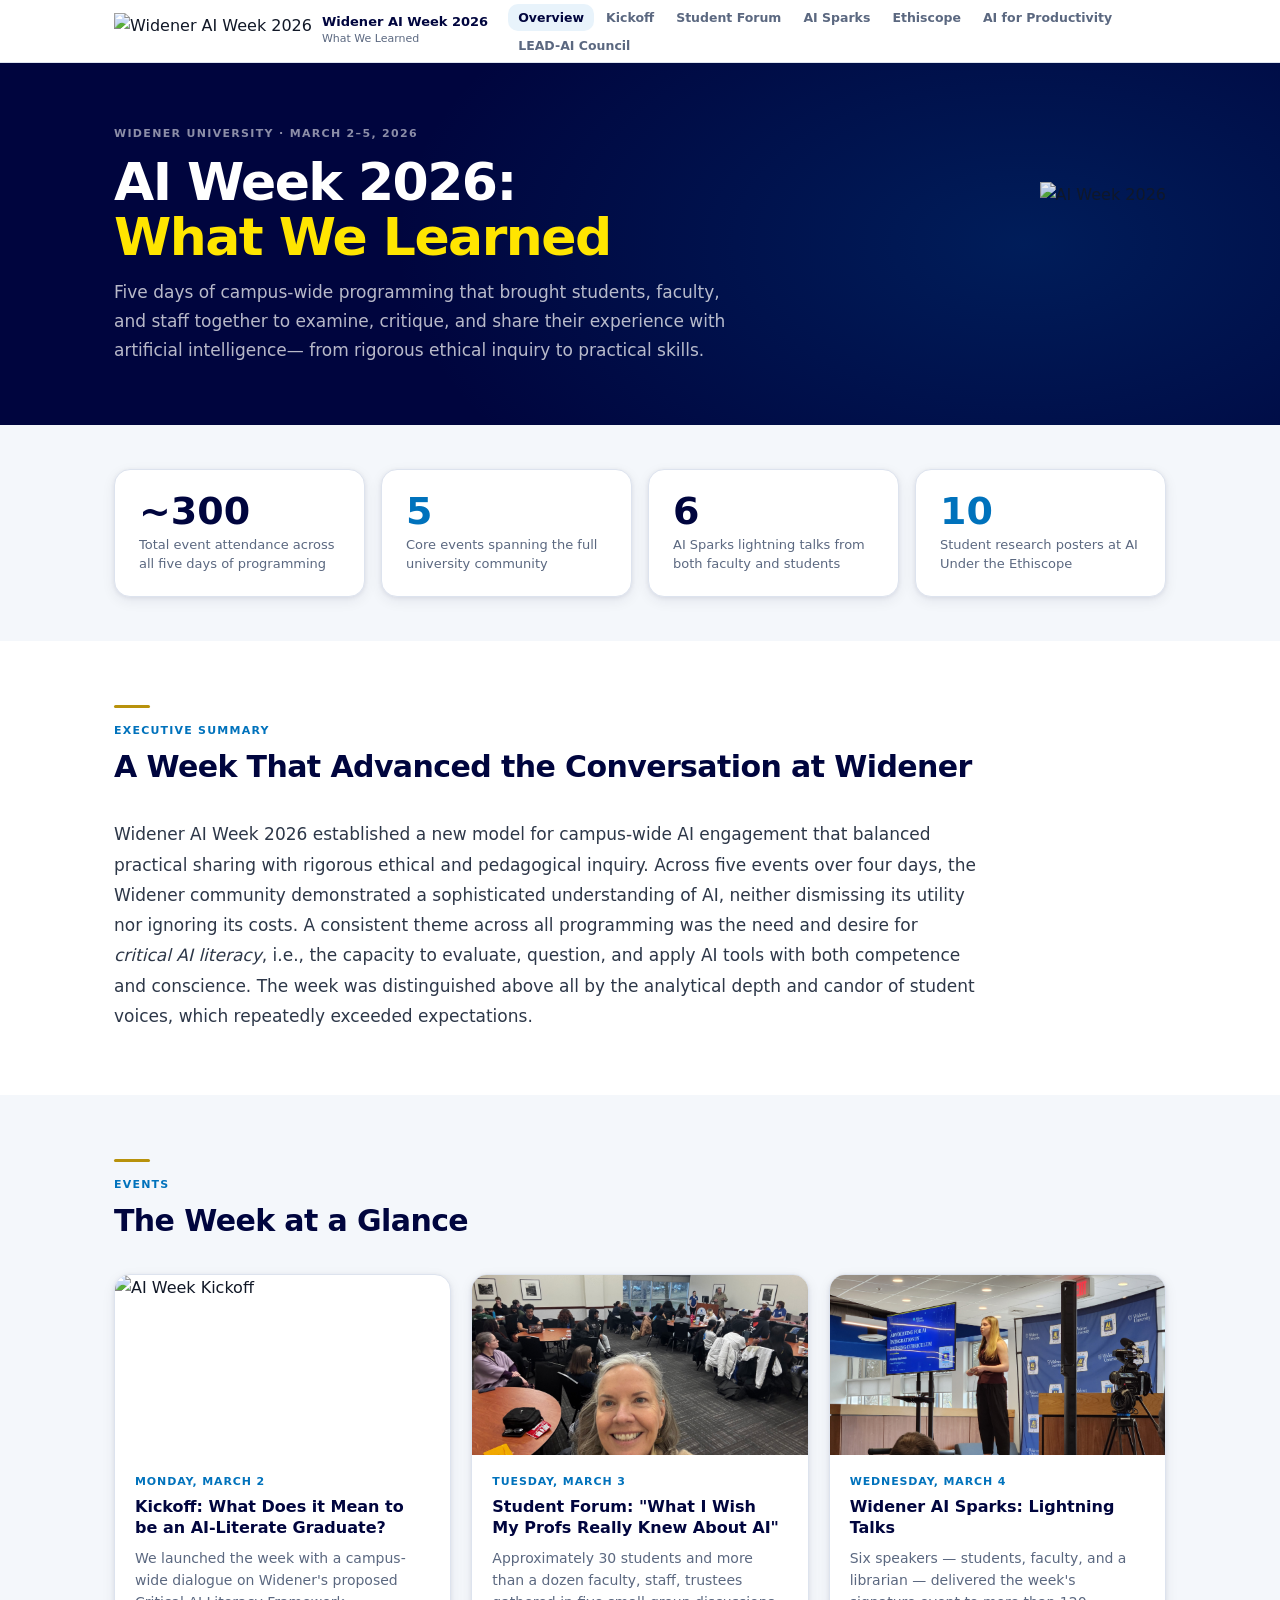
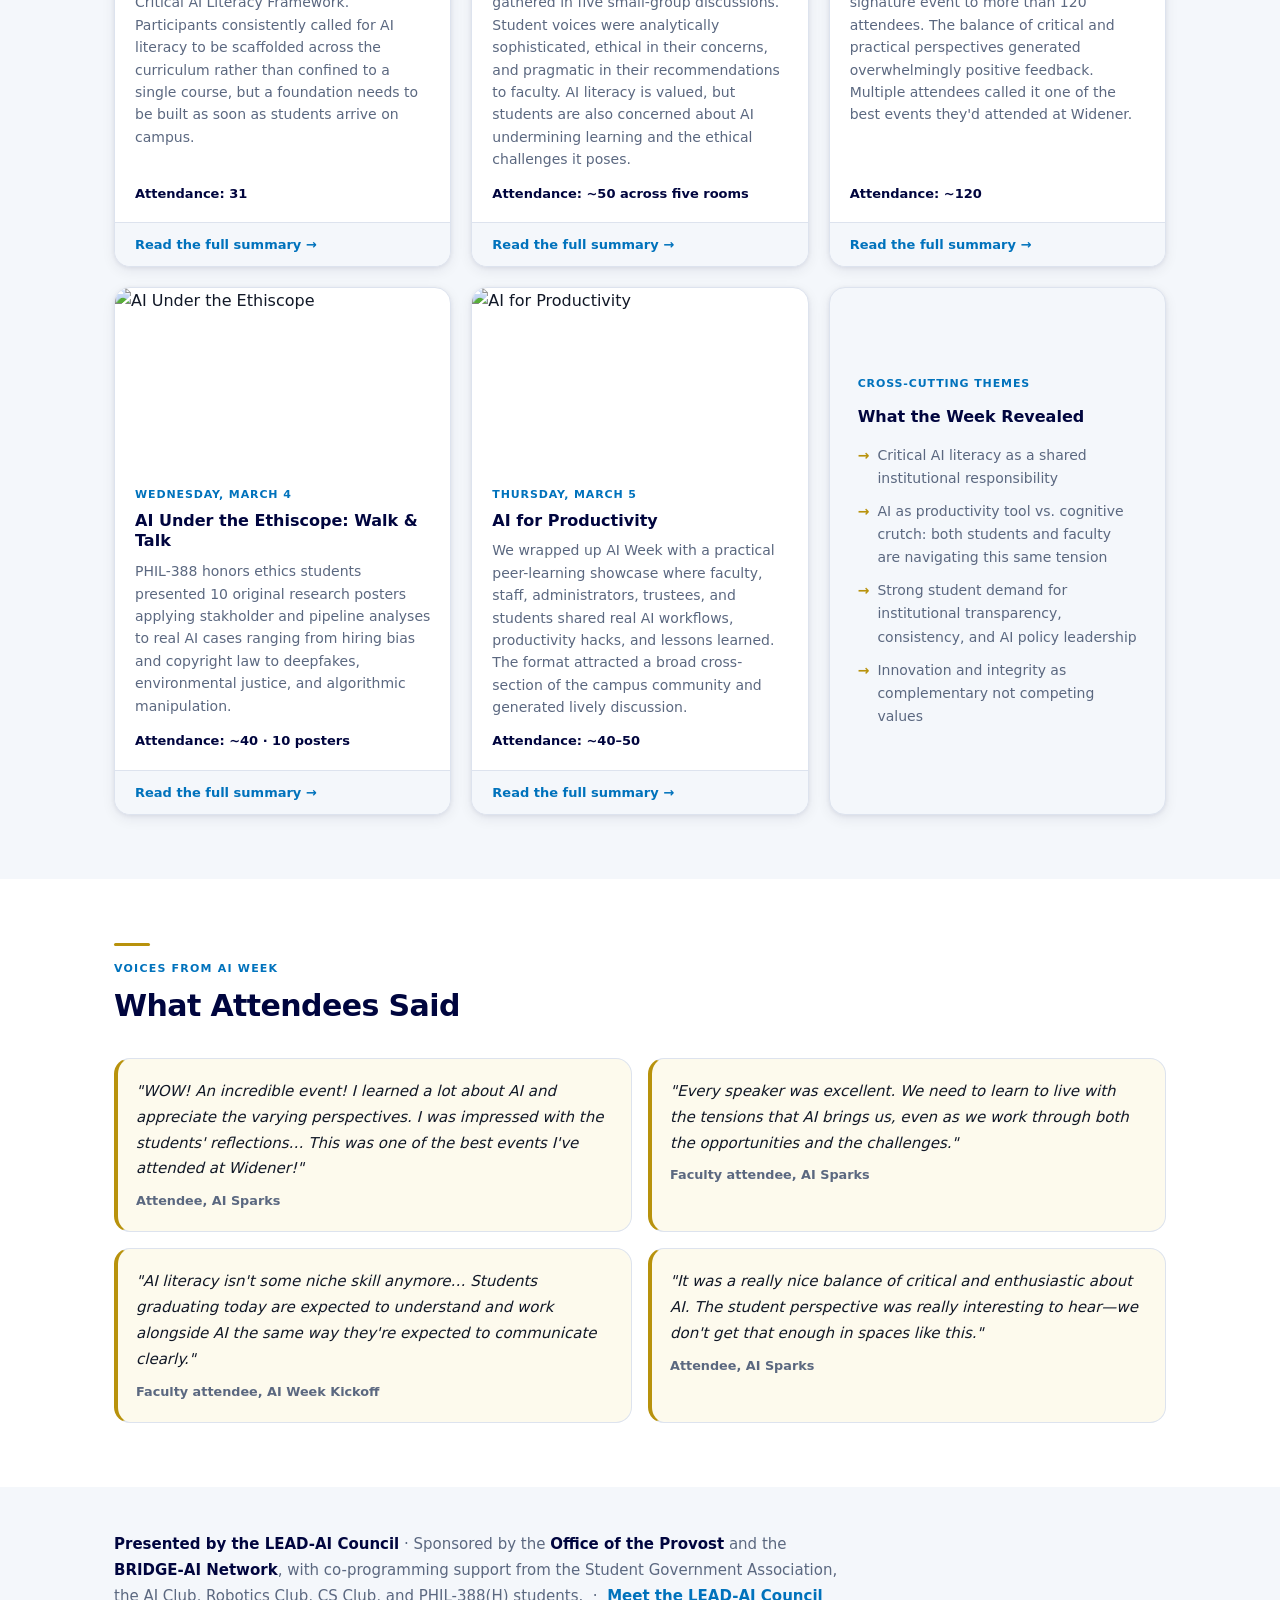
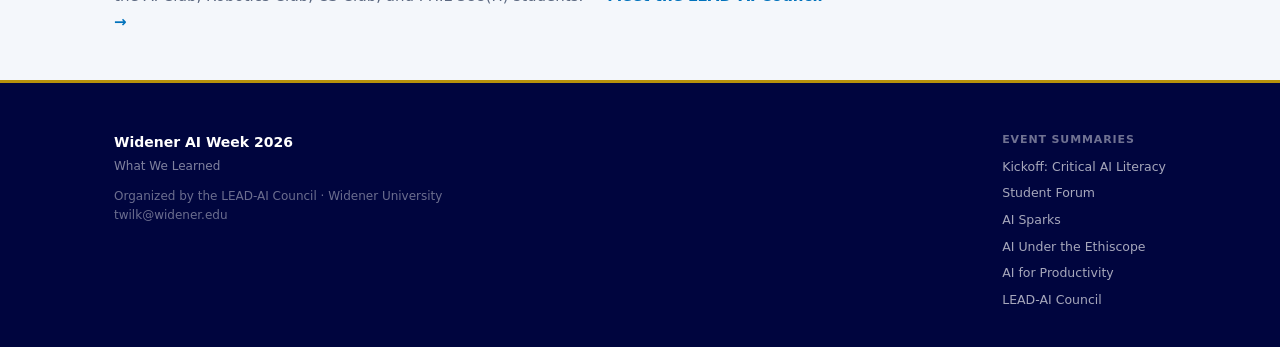
==== index.html @ 33260a90 "Initial commit: Widener AI Week 2026 recap website Complete recap site for Widener AI Week 2026 (Mar" ====
<!DOCTYPE html>
<html lang="en">
<head>
  <meta charset="UTF-8"/>
  <meta name="viewport" content="width=device-width, initial-scale=1.0"/>
  <title>AI Week 2026 — What We Learned | Widener University</title>
  <link rel="stylesheet" href="style.css"/>
</head>
<body>

<header class="site-header">
  <div class="wrap header-inner">
    <a class="logo-link" href="index.html">
      <img src="../images/AIWeek2026Logo.png" alt="Widener AI Week 2026"/>
      <div class="logo-text-block">
        <div class="site-title">Widener AI Week 2026</div>
        <div class="site-sub">What We Learned</div>
      </div>
    </a>
    <nav class="site-nav">
      <ul>
        <li><a href="index.html" class="active">Overview</a></li>
        <li><a href="kickoff.html">Kickoff</a></li>
        <li><a href="student-forum.html">Student Forum</a></li>
        <li><a href="ai-sparks.html">AI Sparks</a></li>
        <li><a href="ethiscope.html">Ethiscope</a></li>
        <li><a href="productivity.html">AI for Productivity</a></li>
        <li><a href="lead-ai.html">LEAD-AI Council</a></li>
      </ul>
    </nav>
  </div>
</header>

<!-- HERO -->
<div class="index-hero">
  <div class="wrap index-hero-inner">
    <div>
      <span class="hero-eyebrow-label">Widener University · March 2–5, 2026</span>
      <h1>AI Week 2026:<br/><span class="gold">What We Learned</span></h1>
      <p class="lead">
        Five days of campus-wide programming that brought students, faculty, and staff together
        to examine, critique, and share their experience with artificial intelligence—
        from rigorous ethical inquiry to practical skills.
      </p>
    </div>
    <img class="index-hero-logo" src="../images/AIWeek2026Logo.png" alt="AI Week 2026"/>
  </div>
</div>

<!-- STATS -->
<section class="section-alt" style="padding: 44px 0;">
  <div class="wrap">
    <div class="stat-strip">
      <div class="stat-box">
        <div class="num">~300</div>
        <div class="lbl">Total event attendance across all five days of programming</div>
      </div>
      <div class="stat-box">
        <div class="num blue">5</div>
        <div class="lbl">Core events spanning the full university community</div>
      </div>
      <div class="stat-box">
        <div class="num">6</div>
        <div class="lbl">AI Sparks lightning talks from both faculty and students</div>
      </div>
      <div class="stat-box">
        <div class="num blue">10</div>
        <div class="lbl">Student research posters at AI Under the Ethiscope</div>
      </div>
    </div>
  </div>
</section>

<!-- EXECUTIVE SUMMARY -->
<section>
  <div class="wrap">
    <div class="sh">
      <div class="gold-rule"></div>
      <span class="sh-label">Executive Summary</span>
      <h2>A Week That Advanced the Conversation at Widener</h2>
    </div>
    <p style="font-size: 1.0625rem; line-height: 1.78; color: #2D3748; max-width: 80ch;">
      Widener AI Week 2026 established a new model for campus-wide AI engagement that balanced practical
      sharing with rigorous ethical and pedagogical inquiry. Across five events over four days, the Widener community
      demonstrated a sophisticated understanding of AI, neither dismissing its utility nor ignoring its costs.
      A consistent theme across all programming was the need and desire for <em>critical AI literacy</em>, i.e., the capacity to evaluate,
      question, and apply AI tools with both competence and conscience. The week was distinguished above all
      by the analytical depth and candor of student voices, which repeatedly exceeded expectations.
    </p>
  </div>
</section>

<!-- EVENTS -->
<section class="section-alt">
  <div class="wrap">
    <div class="sh">
      <div class="gold-rule"></div>
      <span class="sh-label">Events</span>
      <h2>The Week at a Glance</h2>
    </div>

    <div class="events-grid">

      <a href="kickoff.html" class="event-card">
        <div class="event-card-img">
          <img src="../../07-Event-Graphics/AI Week - Kickoff (1300 x 780 px).png" alt="AI Week Kickoff"/>
        </div>
        <div class="event-card-body">
          <div class="ev-date">Monday, March 2</div>
          <h3>Kickoff: What Does it Mean to be an AI-Literate Graduate?</h3>
          <p>We launched the week with a campus-wide dialogue on Widener's proposed Critical AI Literacy
          Framework. Participants consistently called for AI literacy to be scaffolded across the curriculum rather than
          confined to a single course, but a foundation needs to be built as soon as students arrive on campus.</p>
          <div class="ev-att">Attendance: 31</div>
        </div>
        <div class="event-card-cta">Read the full summary →</div>
      </a>

      <a href="student-forum.html" class="event-card">
        <div class="event-card-img">
          <img src="photos/forum-hero.jpg" alt="Student Forum"/>
        </div>
        <div class="event-card-body">
          <div class="ev-date">Tuesday, March 3</div>
          <h3>Student Forum: "What I Wish My Profs Really Knew About AI"</h3>
          <p>Approximately 30 students and more than a dozen faculty, staff, trustees gathered in five small-group discussions.
          Student voices were analytically sophisticated, ethical in their concerns, and pragmatic in their
          recommendations to faculty. AI literacy is valued, but students are also concerned about AI undermining learning and the ethical challenges it poses.</p>
          <div class="ev-att">Attendance: ~50 across five rooms</div>
        </div>
        <div class="event-card-cta">Read the full summary →</div>
      </a>

      <a href="ai-sparks.html" class="event-card">
        <div class="event-card-img">
          <img src="photos/sparks-hero.jpg" alt="AI Sparks"/>
        </div>
        <div class="event-card-body">
          <div class="ev-date">Wednesday, March 4</div>
          <h3>Widener AI Sparks: Lightning Talks</h3>
          <p>Six speakers — students, faculty, and a librarian — delivered the week's signature event to more than
          120 attendees. The balance of critical and practical perspectives generated overwhelmingly positive
          feedback. Multiple attendees called it one of the best events they'd attended at Widener.</p>
          <div class="ev-att">Attendance: ~120</div>
        </div>
        <div class="event-card-cta">Read the full summary →</div>
      </a>

      <a href="ethiscope.html" class="event-card">
        <div class="event-card-img">
          <img src="../../07-Event-Graphics/AI Week - AI Under the Ethiscope (1300 x 780 px).png" alt="AI Under the Ethiscope"/>
        </div>
        <div class="event-card-body">
          <div class="ev-date">Wednesday, March 4</div>
          <h3>AI Under the Ethiscope: Walk &amp; Talk</h3>
          <p>PHIL-388 honors ethics students presented 10 original research posters applying stakholder and pipeline analyses
           to real AI cases ranging from hiring bias and copyright law to deepfakes, environmental justice,
          and algorithmic manipulation.</p>
          <div class="ev-att">Attendance: ~40 · 10 posters</div>
        </div>
        <div class="event-card-cta">Read the full summary →</div>
      </a>

      <a href="productivity.html" class="event-card">
        <div class="event-card-img">
          <img src="../../07-Event-Graphics/AI Week - AI for Productivity (1300 x 780 px).png" alt="AI for Productivity"/>
        </div>
        <div class="event-card-body">
          <div class="ev-date">Thursday, March 5</div>
          <h3>AI for Productivity</h3>
          <p>We wrapped up AI Week with a practical peer-learning showcase where faculty, staff, administrators, trustees, and students shared real AI
          workflows, productivity hacks, and lessons learned. The format attracted a broad cross-section
          of the campus community and generated lively discussion.</p>  
          <div class="ev-att">Attendance: ~40–50</div>
        </div>
        <div class="event-card-cta">Read the full summary →</div>
      </a>

      <div class="event-card" style="background: #F4F7FB; cursor: default;">
        <div class="event-card-body" style="justify-content: center; padding: 28px;">
          <div class="ev-date" style="margin-bottom: 14px;">Cross-Cutting Themes</div>
          <h3 style="margin-bottom: 16px; font-size: 1rem;">What the Week Revealed</h3>
          <ul style="list-style: none; display: grid; gap: 10px;">
            <li style="font-size: .875rem; color: #5B6880; display: flex; gap: 8px;">
              <span style="color: #B8920C; font-weight: 900; flex-shrink: 0;">→</span>
              Critical AI literacy as a shared institutional responsibility
            </li>
            <li style="font-size: .875rem; color: #5B6880; display: flex; gap: 8px;">
              <span style="color: #B8920C; font-weight: 900; flex-shrink: 0;">→</span>
              AI as productivity tool vs. cognitive crutch: both students and faculty are navigating this same tension
            </li>
            <li style="font-size: .875rem; color: #5B6880; display: flex; gap: 8px;">
              <span style="color: #B8920C; font-weight: 900; flex-shrink: 0;">→</span>
              Strong student demand for institutional transparency, consistency, and AI policy leadership
            </li>
            <li style="font-size: .875rem; color: #5B6880; display: flex; gap: 8px;">
              <span style="color: #B8920C; font-weight: 900; flex-shrink: 0;">→</span>
              Innovation and integrity as complementary not competing values
            </li>
          </ul>
        </div>
      </div>

    </div>
  </div>
</section>

<!-- FEEDBACK QUOTES -->
<section>
  <div class="wrap">
    <div class="sh">
      <div class="gold-rule"></div>
      <span class="sh-label">Voices from AI Week</span>
      <h2>What Attendees Said</h2>
    </div>
    <div class="quotes-grid">
      <div class="qcard">
        <blockquote>"WOW! An incredible event! I learned a lot about AI and appreciate the varying perspectives. I was impressed with the students' reflections… This was one of the best events I've attended at Widener!"</blockquote>
        <div class="attr">Attendee, AI Sparks</div>
      </div>
      <div class="qcard">
        <blockquote>"Every speaker was excellent. We need to learn to live with the tensions that AI brings us, even as we work through both the opportunities and the challenges."</blockquote>
        <div class="attr">Faculty attendee, AI Sparks</div>
      </div>
      <div class="qcard">
        <blockquote>"AI literacy isn't some niche skill anymore… Students graduating today are expected to understand and work alongside AI the same way they're expected to communicate clearly."</blockquote>
        <div class="attr">Faculty attendee, AI Week Kickoff</div>
      </div>
      <div class="qcard">
        <blockquote>"It was a really nice balance of critical and enthusiastic about AI. The student perspective was really interesting to hear—we don't get that enough in spaces like this."</blockquote>
        <div class="attr">Attendee, AI Sparks</div>
      </div>
    </div>
  </div>
</section>

<!-- SPONSORS -->
<section class="section-alt" style="padding: 44px 0;">
  <div class="wrap">
    <p style="font-size: .9375rem; color: var(--muted); max-width: 76ch; line-height: 1.75;">
      <strong style="color: var(--navy);">Presented by the LEAD-AI Council</strong> · Sponsored by the
      <strong style="color: var(--navy);">Office of the Provost</strong> and the
      <strong style="color: var(--navy);">BRIDGE-AI Network</strong>, with co-programming support from the
      Student Government Association, the AI Club, Robotics Club, CS Club, and PHIL-388(H) students.
      &nbsp;·&nbsp; <a href="lead-ai.html" style="color: var(--blue); font-weight: 700;">Meet the LEAD-AI Council →</a>
    </p>
  </div>
</section>

<footer class="site-footer">
  <div class="wrap footer-inner">
    <div class="footer-brand">
      <div class="title">Widener AI Week 2026</div>
      <div class="sub">What We Learned</div>
      <div class="footer-fine">Organized by the LEAD-AI Council · Widener University<br/>twilk@widener.edu</div>
    </div>
    <nav class="footer-nav">
      <strong>Event Summaries</strong>
      <a href="kickoff.html">Kickoff: Critical AI Literacy</a>
      <a href="student-forum.html">Student Forum</a>
      <a href="ai-sparks.html">AI Sparks</a>
      <a href="ethiscope.html">AI Under the Ethiscope</a>
      <a href="productivity.html">AI for Productivity</a>
      <a href="lead-ai.html">LEAD-AI Council</a>
    </nav>
  </div>
</footer>

</body>
</html>
---- style.css ----
/* ============================================================
   Widener AI Week 2026 — Year in Review
   Shared stylesheet
   ============================================================ */

:root {
  --navy:      #00053E;
  --blue:      #0072BC;
  --blue-light:#E8F3FB;
  --gold:      #B8920C;
  --gold-pale: #FDFAED;
  --text:      #111827;
  --muted:     #5B6880;
  --border:    #DDE3EE;
  --bg:        #FFFFFF;
  --bg-alt:    #F4F7FB;
  --bg-navy:   #00053E;
  --radius:    10px;
  --radius-lg: 16px;
  --shadow-xs: 0 1px 2px rgba(0,5,62,.06);
  --shadow-sm: 0 1px 4px rgba(0,5,62,.07), 0 4px 14px rgba(0,5,62,.07);
  --shadow:    0 2px 8px rgba(0,5,62,.08), 0 10px 28px rgba(0,5,62,.10);
  --sans:      ui-sans-serif, system-ui, -apple-system, "Segoe UI", Roboto,
               Helvetica, Arial, sans-serif;
}

/* === RESET === */
*, *::before, *::after { box-sizing: border-box; margin: 0; padding: 0; }
html { font-size: 16px; -webkit-text-size-adjust: 100%; scroll-behavior: smooth; }
body { font-family: var(--sans); color: var(--text); background: var(--bg); line-height: 1.65; }
img { display: block; max-width: 100%; }
a { color: inherit; text-decoration: none; }

/* === LAYOUT === */
.wrap { max-width: 1100px; margin: 0 auto; padding: 0 24px; }
section { padding: 64px 0; }
.section-alt { background: var(--bg-alt); }

/* === SECTION HEADERS === */
.sh { margin-bottom: 36px; }
.sh-label {
  display: block;
  font-size: 11px; font-weight: 700;
  letter-spacing: .11em; text-transform: uppercase;
  color: var(--blue); margin-bottom: 10px;
}
.sh h2, .sh h3 {
  font-size: 1.875rem; font-weight: 800;
  letter-spacing: -.02em; color: var(--navy);
  line-height: 1.12; margin-bottom: 8px;
}
.sh h3 { font-size: 1.5rem; }
.sh p { font-size: .9375rem; color: var(--muted); max-width: 64ch; }
.gold-rule { width: 36px; height: 3px; background: var(--gold); border-radius: 2px; margin-bottom: 14px; }

/* === SITE HEADER === */
.site-header {
  position: sticky; top: 0; z-index: 200;
  background: white;
  border-bottom: 1px solid var(--border);
  box-shadow: 0 1px 8px rgba(0,5,62,.06);
}
.header-inner {
  display: flex; align-items: center;
  justify-content: space-between; gap: 20px;
  height: 62px;
}
.logo-link { display: flex; align-items: center; gap: 10px; flex-shrink: 0; }
.logo-link img { height: 36px; width: auto; }
.logo-text-block .site-title { font-size: 13px; font-weight: 800; color: var(--navy); line-height: 1.2; }
.logo-text-block .site-sub { font-size: 11px; color: var(--muted); }

.site-nav ul { list-style: none; display: flex; gap: 2px; flex-wrap: wrap; }
.site-nav a {
  font-size: 12.5px; font-weight: 600; color: var(--muted);
  padding: 6px 10px; border-radius: var(--radius);
  transition: color .15s, background .15s;
  white-space: nowrap;
}
.site-nav a:hover { color: var(--navy); background: var(--bg-alt); }
.site-nav a.active { color: var(--navy); background: var(--blue-light); }

/* === INDEX HERO === */
.index-hero {
  background: var(--navy);
  padding: 56px 0 60px;
  position: relative;
  overflow: hidden;
}
.index-hero::before {
  content: '';
  position: absolute; inset: 0;
  background: radial-gradient(900px 500px at 80% 50%, rgba(0,114,188,.22), transparent 70%);
  pointer-events: none;
}
.index-hero-inner {
  display: grid;
  grid-template-columns: 1fr auto;
  gap: 32px; align-items: center;
  position: relative;
}
.index-hero-logo { height: 120px; width: auto; opacity: .92; }
.hero-eyebrow-label {
  display: inline-block;
  font-size: 11px; font-weight: 700; letter-spacing: .12em;
  text-transform: uppercase; color: rgba(255,255,255,.55);
  margin-bottom: 12px;
}
.index-hero h1 {
  font-size: clamp(2rem, 4.2vw, 3.25rem);
  font-weight: 900; color: white;
  letter-spacing: -.03em; line-height: 1.05;
  margin-bottom: 14px;
}
.index-hero h1 .gold { color: #FFE500; }
.index-hero .lead {
  font-size: 1.0625rem; color: rgba(255,255,255,.72);
  max-width: 58ch; line-height: 1.7;
}

/* === PAGE HERO (event pages) === */
.page-hero {
  position: relative; height: 400px; overflow: hidden;
  background: var(--navy);
}
.page-hero-img {
  position: absolute; inset: 0;
  width: 100%; height: 100%;
  object-fit: cover; object-position: center 30%;
}
.page-hero-overlay {
  position: absolute; inset: 0;
  background: linear-gradient(
    to right,
    rgba(0,5,62,.82) 0%,
    rgba(0,5,62,.65) 50%,
    rgba(0,5,62,.45) 100%
  );
}
.page-hero-content {
  position: absolute; inset: 0;
  display: flex; flex-direction: column;
  justify-content: flex-end;
  padding-bottom: 40px;
}
.hero-chips { display: flex; gap: 8px; flex-wrap: wrap; margin-bottom: 14px; }
.hero-chip {
  display: inline-flex; align-items: center; gap: 5px;
  padding: 4px 12px; border-radius: 999px;
  background: rgba(255,255,255,.14);
  border: 1px solid rgba(255,255,255,.22);
  font-size: 12px; color: rgba(255,255,255,.88);
  backdrop-filter: blur(4px);
}
.hero-chip .dot { width: 6px; height: 6px; border-radius: 50%; background: #FFE500; flex-shrink: 0; }
.page-hero h1 {
  font-size: clamp(1.875rem, 3.8vw, 3rem);
  font-weight: 900; color: white;
  letter-spacing: -.025em; line-height: 1.08;
  max-width: 22ch;
}
.page-hero h1 .gold { color: #FFE500; }
.hero-att {
  margin-top: 16px;
  display: inline-flex; align-items: center; gap: 10px;
  padding: 9px 16px; border-radius: 8px;
  background: rgba(255,255,255,.12);
  border: 1px solid rgba(255,255,255,.20);
  backdrop-filter: blur(4px);
}
.hero-att .num { font-size: 1.5rem; font-weight: 900; color: #FFE500; line-height: 1; }
.hero-att .label { font-size: .8125rem; color: rgba(255,255,255,.80); line-height: 1.3; }

/* === STAT STRIP === */
.stat-strip { display: grid; grid-template-columns: repeat(4,1fr); gap: 16px; }
.stat-box {
  padding: 22px 24px;
  border-radius: var(--radius-lg);
  border: 1px solid var(--border);
  background: white;
  box-shadow: var(--shadow-sm);
}
.stat-box .num { font-size: 2.375rem; font-weight: 900; color: var(--navy); line-height: 1; }
.stat-box .num.blue { color: var(--blue); }
.stat-box .lbl { font-size: .8125rem; color: var(--muted); margin-top: 6px; line-height: 1.45; }

/* === EVENT CARDS (landing) === */
.events-grid { display: grid; grid-template-columns: repeat(3,1fr); gap: 20px; }
.event-card {
  border-radius: var(--radius-lg); border: 1px solid var(--border);
  background: white; overflow: hidden;
  box-shadow: var(--shadow-sm);
  display: flex; flex-direction: column;
  transition: box-shadow .2s, transform .18s;
}
.event-card:hover { box-shadow: var(--shadow); transform: translateY(-3px); }
.event-card-img { height: 180px; overflow: hidden; flex-shrink: 0; }
.event-card-img img { width: 100%; height: 100%; object-fit: cover; transition: transform .4s; }
.event-card:hover .event-card-img img { transform: scale(1.04); }
.event-card-body { padding: 18px 20px; flex: 1; display: flex; flex-direction: column; }
.ev-date { font-size: 11px; font-weight: 700; letter-spacing: .08em; text-transform: uppercase; color: var(--blue); margin-bottom: 6px; }
.event-card-body h3 { font-size: 1rem; font-weight: 700; color: var(--navy); margin-bottom: 8px; line-height: 1.3; }
.event-card-body p { font-size: .875rem; color: var(--muted); line-height: 1.6; flex: 1; }
.ev-att { margin-top: 12px; font-size: .8125rem; font-weight: 700; color: var(--navy); }
.event-card-cta {
  padding: 11px 20px; border-top: 1px solid var(--border);
  background: var(--bg-alt);
  font-size: .8125rem; font-weight: 700; color: var(--blue);
}

/* === CONTENT PANELS === */
.two-col { display: grid; grid-template-columns: 1fr 1fr; gap: 20px; align-items: start; }
.three-col { display: grid; grid-template-columns: repeat(3,1fr); gap: 20px; }
.panel {
  padding: 24px 26px; border-radius: var(--radius-lg);
  border: 1px solid var(--border); background: white;
  box-shadow: var(--shadow-sm);
}
.panel h4 { font-size: 1rem; font-weight: 700; color: var(--navy); margin-bottom: 10px; }
.panel p { font-size: .9375rem; color: var(--muted); line-height: 1.7; }
.panel ul { padding-left: 18px; font-size: .9rem; color: var(--muted); line-height: 1.8; }
.panel li { margin-bottom: 4px; }
.panel ol { padding-left: 18px; font-size: .9rem; color: var(--muted); line-height: 1.8; }
.panel ol li { margin-bottom: 6px; }
.navy-panel { background: var(--navy); border-color: var(--navy); }
.navy-panel h4 { color: #FFE500; }
.navy-panel p, .navy-panel ul, .navy-panel li { color: rgba(255,255,255,.78); }

/* === QUOTE CARDS === */
.quotes-grid { display: grid; grid-template-columns: repeat(2,1fr); gap: 16px; }
.qcard {
  padding: 20px 22px 20px 18px;
  border-radius: var(--radius-lg);
  border: 1px solid var(--border);
  border-left: 4px solid var(--gold);
  background: var(--gold-pale);
}
.qcard blockquote { font-size: .9375rem; line-height: 1.72; font-style: italic; color: var(--text); }
.qcard .attr { margin-top: 8px; font-size: .8rem; color: var(--muted); font-style: normal; font-weight: 600; }

/* === THEME LIST (Student Forum) === */
.theme-list { display: grid; gap: 12px; }
.theme-item {
  display: grid; grid-template-columns: 36px 1fr; gap: 16px;
  padding: 18px 20px; border-radius: var(--radius-lg);
  border: 1px solid var(--border); background: white;
  box-shadow: var(--shadow-xs); align-items: flex-start;
}
.t-num {
  width: 32px; height: 32px; border-radius: 50%; flex-shrink: 0;
  background: var(--navy); color: white;
  display: flex; align-items: center; justify-content: center;
  font-size: .75rem; font-weight: 800;
}
.t-title { font-size: .9375rem; font-weight: 700; color: var(--navy); margin-bottom: 3px; }
.t-breadth { font-size: .75rem; font-weight: 700; color: var(--blue); margin-bottom: 6px; }
.t-text { font-size: .875rem; color: var(--muted); line-height: 1.67; }

/* === SPEAKER CARDS (AI Sparks) === */
.speaker-list { display: grid; gap: 18px; }
.spk-card {
  display: grid; grid-template-columns: 130px 1fr; gap: 22px;
  padding: 26px; border-radius: var(--radius-lg);
  border: 1px solid var(--border); background: white;
  box-shadow: var(--shadow-sm); align-items: flex-start;
}
.spk-left { text-align: center; }
.spk-talk-num {
  font-size: 10px; font-weight: 800; letter-spacing: .12em;
  text-transform: uppercase; color: var(--blue); margin-bottom: 8px;
}
.spk-photo {
  width: 100px; height: 100px; border-radius: 50%;
  object-fit: cover; border: 3px solid var(--border);
  margin: 0 auto 10px; display: block; background: var(--bg-alt);
}
.spk-photo-placeholder {
  width: 100px; height: 100px; border-radius: 50%;
  background: var(--bg-alt); border: 3px solid var(--border);
  margin: 0 auto 10px; display: flex; align-items: center;
  justify-content: center; font-size: 2rem;
}
.spk-name { font-size: .9375rem; font-weight: 800; color: var(--navy); line-height: 1.2; margin-bottom: 3px; }
.spk-role { font-size: .75rem; color: var(--muted); line-height: 1.4; }
.spk-title { font-size: 1.125rem; font-weight: 800; color: var(--navy); line-height: 1.2; margin-bottom: 10px; }
.spk-title em { color: var(--blue); font-style: normal; }
.spk-body p { font-size: .9375rem; color: var(--muted); line-height: 1.72; margin-bottom: 0; }
.key-msg {
  margin-top: 14px; padding: 11px 14px; border-radius: 8px;
  background: var(--gold-pale); border: 1px solid rgba(184,146,12,.20);
  font-size: .875rem; font-style: italic; color: #5C440A; line-height: 1.55;
}
.key-msg strong { font-style: normal; color: #4A3500; }

/* === POSTER CARDS (Ethiscope) === */
.poster-grid { display: grid; grid-template-columns: repeat(3,1fr); gap: 20px; }
.poster-card {
  border-radius: var(--radius-lg); border: 1px solid var(--border);
  background: white; overflow: hidden;
  box-shadow: var(--shadow-sm); display: flex; flex-direction: column;
}
.poster-thumb { height: 200px; overflow: hidden; flex-shrink: 0; background: var(--bg-alt); }
.poster-thumb img { width: 100%; height: 100%; object-fit: cover; object-position: top center; }
.poster-body { padding: 16px 18px; flex: 1; }
.p-num { font-size: 10px; font-weight: 800; letter-spacing: .1em; text-transform: uppercase; color: var(--blue); margin-bottom: 4px; }
.poster-body h4 { font-size: .9375rem; font-weight: 700; color: var(--navy); line-height: 1.28; margin-bottom: 5px; }
.p-authors { font-size: .8rem; color: var(--muted); font-style: italic; margin-bottom: 8px; }
.poster-body p { font-size: .8125rem; color: var(--muted); line-height: 1.62; margin-bottom: 8px; }
.p-question {
  font-size: .8rem; color: #4A5568; line-height: 1.5;
  padding: 8px 10px; border-radius: 6px;
  background: var(--bg-alt); border-left: 3px solid var(--gold);
  font-style: italic;
}
.p-docs { margin-top: 10px; font-size: .775rem; }
.p-docs a { color: var(--blue); text-decoration: none; font-weight: 600; }
.p-docs a:hover { text-decoration: underline; }
.p-docs span { color: var(--muted); margin: 0 5px; }

/* === TEAM CARDS (LEAD-AI) === */
.team-grid { display: grid; grid-template-columns: repeat(4,1fr); gap: 20px; }
.team-card {
  border-radius: var(--radius-lg); border: 1px solid var(--border);
  background: white; padding: 28px 20px 22px;
  text-align: center; box-shadow: var(--shadow-sm);
  transition: box-shadow .2s, transform .18s;
}
.team-card:hover { box-shadow: var(--shadow); transform: translateY(-3px); }
.team-photo {
  width: 104px; height: 104px; border-radius: 50%;
  object-fit: cover; object-position: center top;
  border: 3px solid var(--border);
  margin: 0 auto 14px; display: block;
}
.t-name { font-size: 1rem; font-weight: 800; color: var(--navy); margin-bottom: 5px; line-height: 1.2; }
.t-title { font-size: .8125rem; color: var(--muted); line-height: 1.45; margin-bottom: 10px; }
.t-link { font-size: .8125rem; font-weight: 700; color: var(--blue); }
.t-link:hover { text-decoration: underline; }

/* === BACK LINK === */
.btn-primary {
  display: inline-block;
  padding: 10px 24px;
  background: var(--navy);
  color: #fff;
  font-size: .9rem;
  font-weight: 700;
  border-radius: 6px;
  text-decoration: none;
  transition: background .15s;
}
.btn-primary:hover { background: #000a6b; color: #fff; }

.back-link {
  display: inline-flex; align-items: center; gap: 6px;
  font-size: .8125rem; font-weight: 700; color: var(--blue);
  padding-bottom: 2px; border-bottom: 1px solid transparent;
  transition: border-color .15s;
}
.back-link:hover { border-bottom-color: var(--blue); }

/* === CALLOUT BOX === */
.callout {
  padding: 28px 30px; border-radius: var(--radius-lg);
  border: 1px solid var(--border);
  background: linear-gradient(135deg, var(--bg-alt) 0%, white 100%);
  border-left: 4px solid var(--blue);
}
.callout h4 { font-size: 1rem; color: var(--navy); margin-bottom: 10px; }
.callout p { font-size: .9375rem; color: var(--muted); line-height: 1.72; }

/* === PHOTO GRID === */
.photo-row { display: grid; grid-template-columns: 1fr 1fr; gap: 12px; margin-top: 8px; }
.photo-row img { border-radius: var(--radius); object-fit: cover; height: 220px; width: 100%; }

/* === FOOTER === */
.site-footer {
  background: var(--navy); color: white;
  padding: 48px 0 36px;
  border-top: 3px solid var(--gold);
}
.footer-inner { display: flex; justify-content: space-between; gap: 28px; flex-wrap: wrap; align-items: flex-start; }
.footer-brand .title { font-size: 14px; font-weight: 800; margin-bottom: 3px; }
.footer-brand .sub { font-size: 12px; color: rgba(255,255,255,.50); }
.footer-fine { color: rgba(255,255,255,.42); font-size: 12px; margin-top: 10px; line-height: 1.6; }
.footer-nav { display: flex; flex-direction: column; gap: 6px; }
.footer-nav strong { font-size: 11px; color: rgba(255,255,255,.44); letter-spacing: .08em; text-transform: uppercase; margin-bottom: 2px; display: block; }
.footer-nav a { font-size: 12.5px; color: rgba(255,255,255,.65); transition: color .15s; }
.footer-nav a:hover { color: white; }

/* === RESPONSIVE === */
@media (max-width: 920px) {
  .stat-strip { grid-template-columns: repeat(2,1fr); }
  .events-grid { grid-template-columns: 1fr 1fr; }
  .poster-grid { grid-template-columns: 1fr 1fr; }
  .team-grid { grid-template-columns: repeat(2,1fr); }
  .two-col { grid-template-columns: 1fr; }
  .three-col { grid-template-columns: 1fr 1fr; }
  .spk-card { grid-template-columns: 1fr; }
  .spk-left { display: flex; align-items: center; gap: 14px; text-align: left; }
  .spk-photo, .spk-photo-placeholder { margin: 0; width: 72px; height: 72px; }
  .index-hero-inner { grid-template-columns: 1fr; }
  .index-hero-logo { display: none; }
  .page-hero { height: 340px; }
}
@media (max-width: 640px) {
  section { padding: 44px 0; }
  .events-grid { grid-template-columns: 1fr; }
  .poster-grid { grid-template-columns: 1fr; }
  .three-col { grid-template-columns: 1fr; }
  .quotes-grid { grid-template-columns: 1fr; }
  .site-nav { display: none; }
}
@media (prefers-reduced-motion: reduce) {
  *, *::before, *::after { transition: none !important; animation: none !important; }
  html { scroll-behavior: auto; }
}
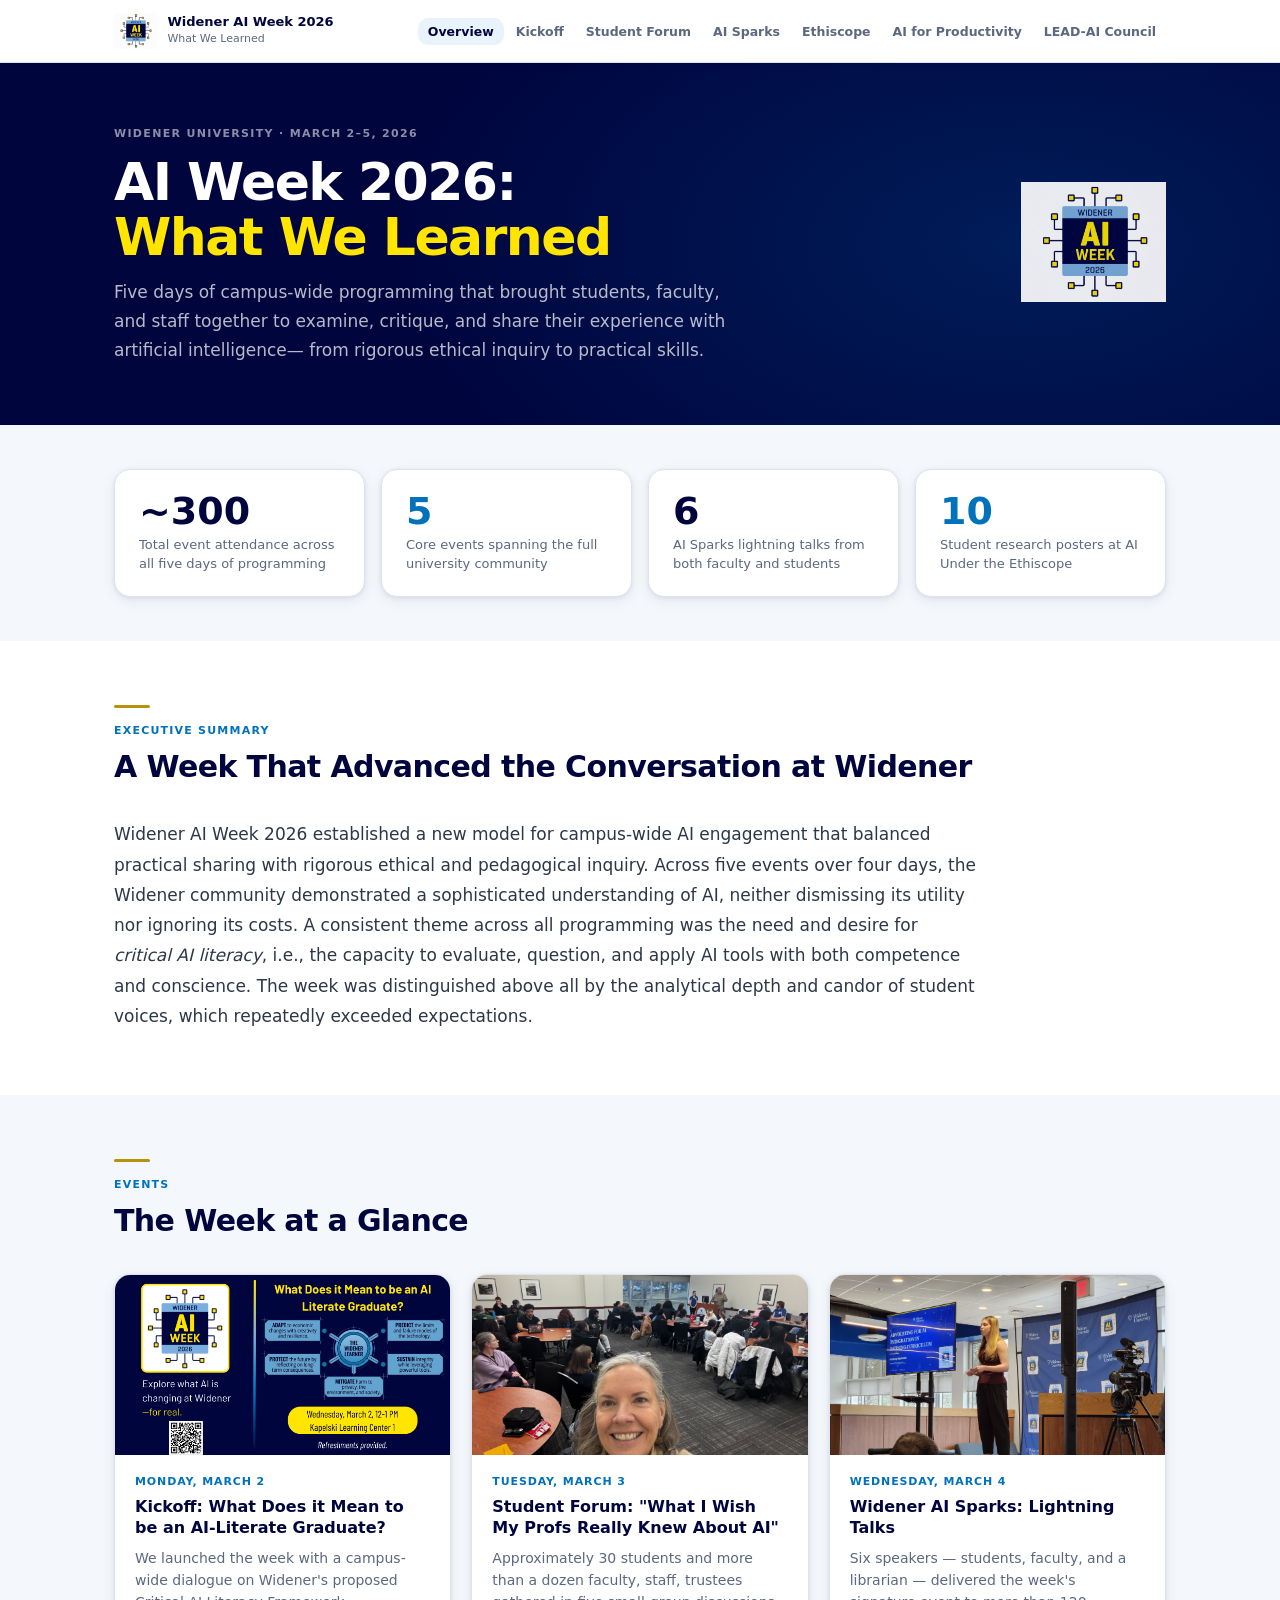
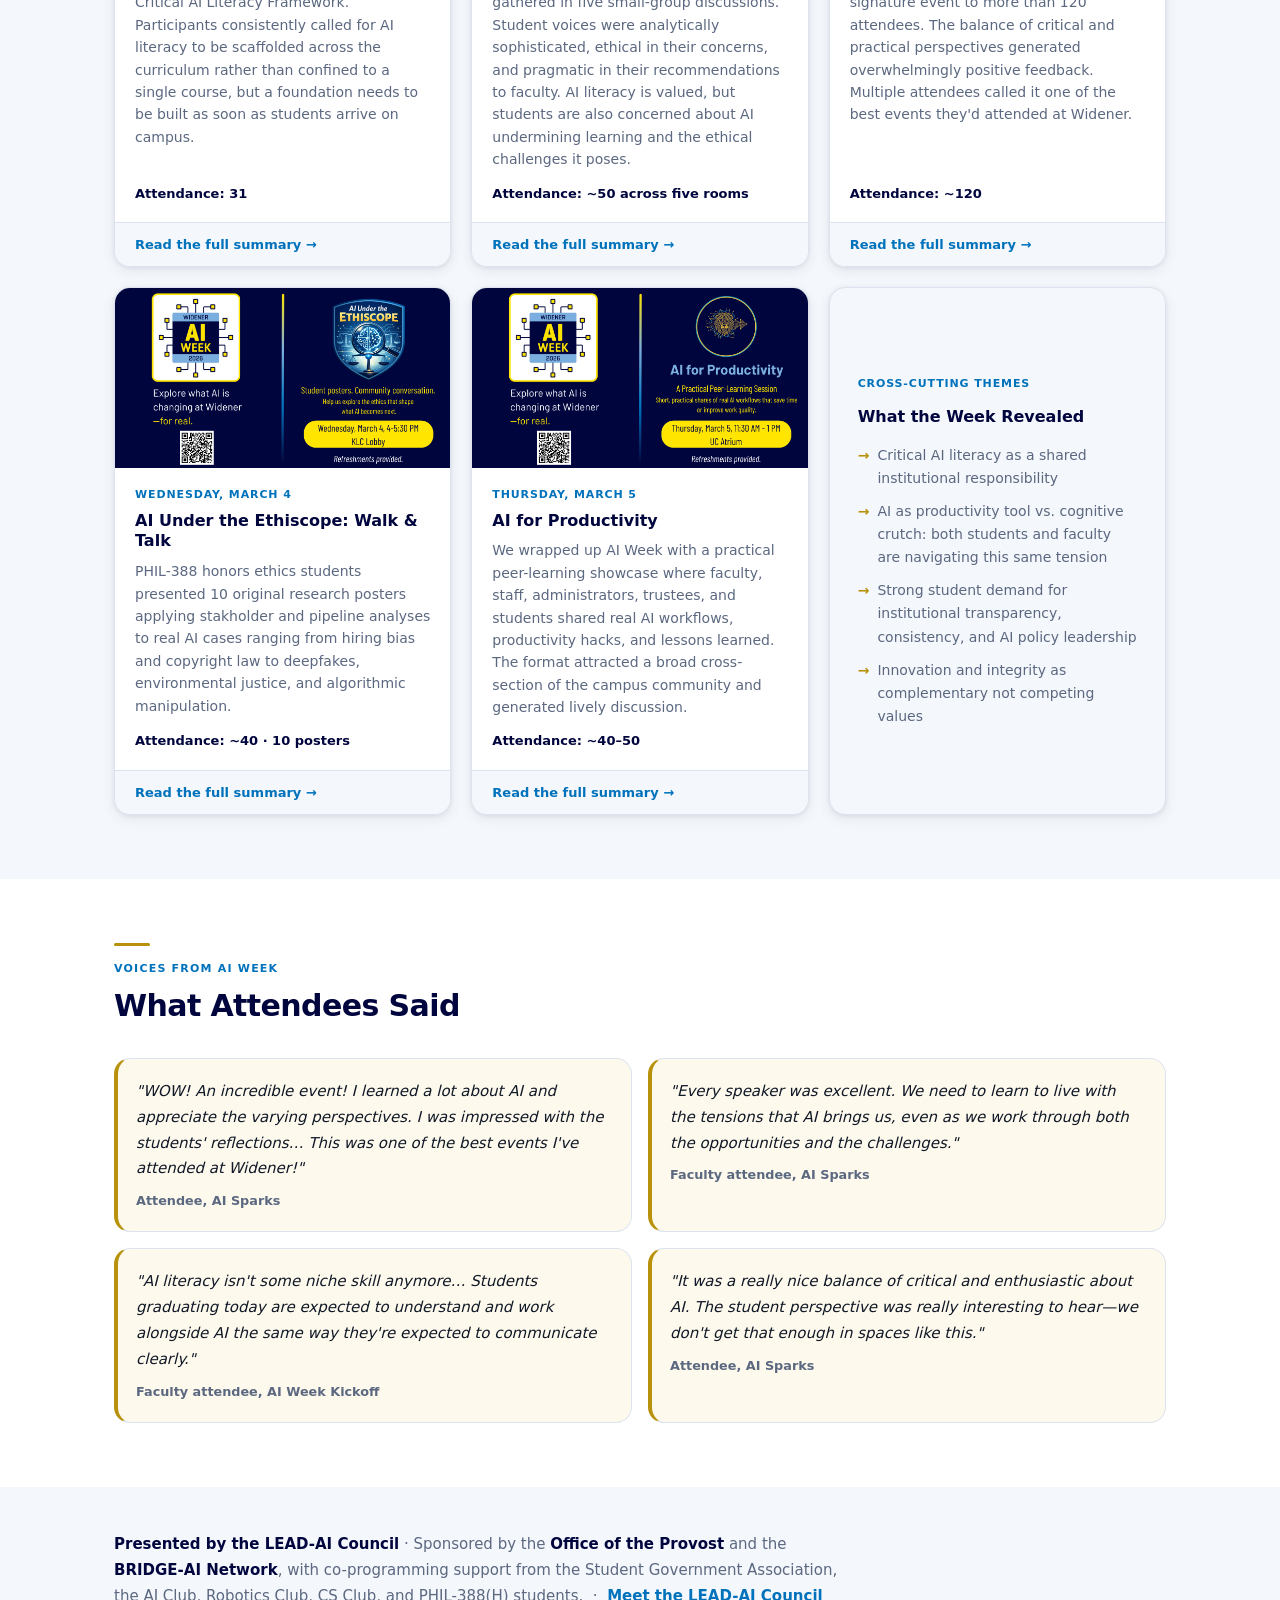
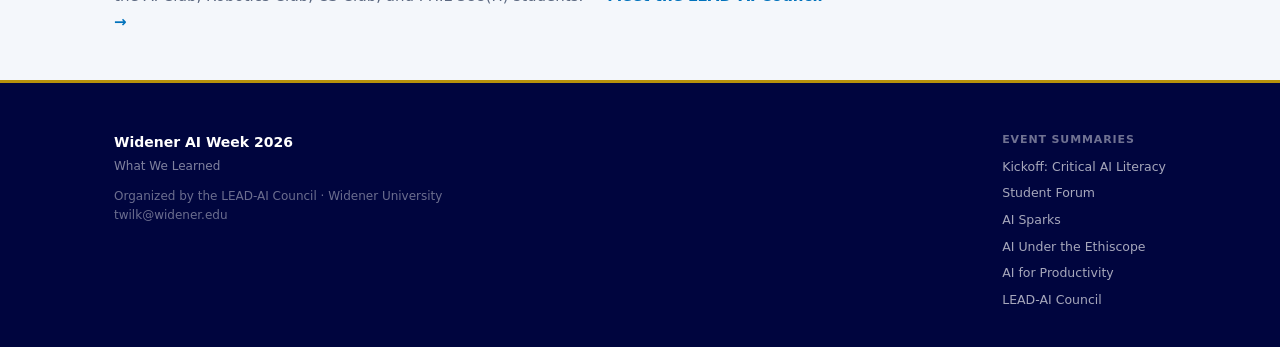
==== commit c80d2bc5: "Fix broken image paths for GitHub Pages deployment Copy logo and event graphics into repo; update al" ====
--- a/index.html
+++ b/index.html
@@ -11,7 +11,7 @@
 <header class="site-header">
   <div class="wrap header-inner">
     <a class="logo-link" href="index.html">
-      <img src="../images/AIWeek2026Logo.png" alt="Widener AI Week 2026"/>
+      <img src="images/AIWeek2026Logo.png" alt="Widener AI Week 2026"/>
       <div class="logo-text-block">
         <div class="site-title">Widener AI Week 2026</div>
         <div class="site-sub">What We Learned</div>
@@ -43,7 +43,7 @@
         from rigorous ethical inquiry to practical skills.
       </p>
     </div>
-    <img class="index-hero-logo" src="../images/AIWeek2026Logo.png" alt="AI Week 2026"/>
+    <img class="index-hero-logo" src="images/AIWeek2026Logo.png" alt="AI Week 2026"/>
   </div>
 </div>
 
@@ -103,7 +103,7 @@
 
       <a href="kickoff.html" class="event-card">
         <div class="event-card-img">
-          <img src="../../07-Event-Graphics/AI Week - Kickoff (1300 x 780 px).png" alt="AI Week Kickoff"/>
+          <img src="graphics/AI Week - Kickoff (1300 x 780 px).png" alt="AI Week Kickoff"/>
         </div>
         <div class="event-card-body">
           <div class="ev-date">Monday, March 2</div>
@@ -148,7 +148,7 @@
 
       <a href="ethiscope.html" class="event-card">
         <div class="event-card-img">
-          <img src="../../07-Event-Graphics/AI Week - AI Under the Ethiscope (1300 x 780 px).png" alt="AI Under the Ethiscope"/>
+          <img src="graphics/AI Week - AI Under the Ethiscope (1300 x 780 px).png" alt="AI Under the Ethiscope"/>
         </div>
         <div class="event-card-body">
           <div class="ev-date">Wednesday, March 4</div>
@@ -163,7 +163,7 @@
 
       <a href="productivity.html" class="event-card">
         <div class="event-card-img">
-          <img src="../../07-Event-Graphics/AI Week - AI for Productivity (1300 x 780 px).png" alt="AI for Productivity"/>
+          <img src="graphics/AI Week - AI for Productivity (1300 x 780 px).png" alt="AI for Productivity"/>
         </div>
         <div class="event-card-body">
           <div class="ev-date">Thursday, March 5</div>
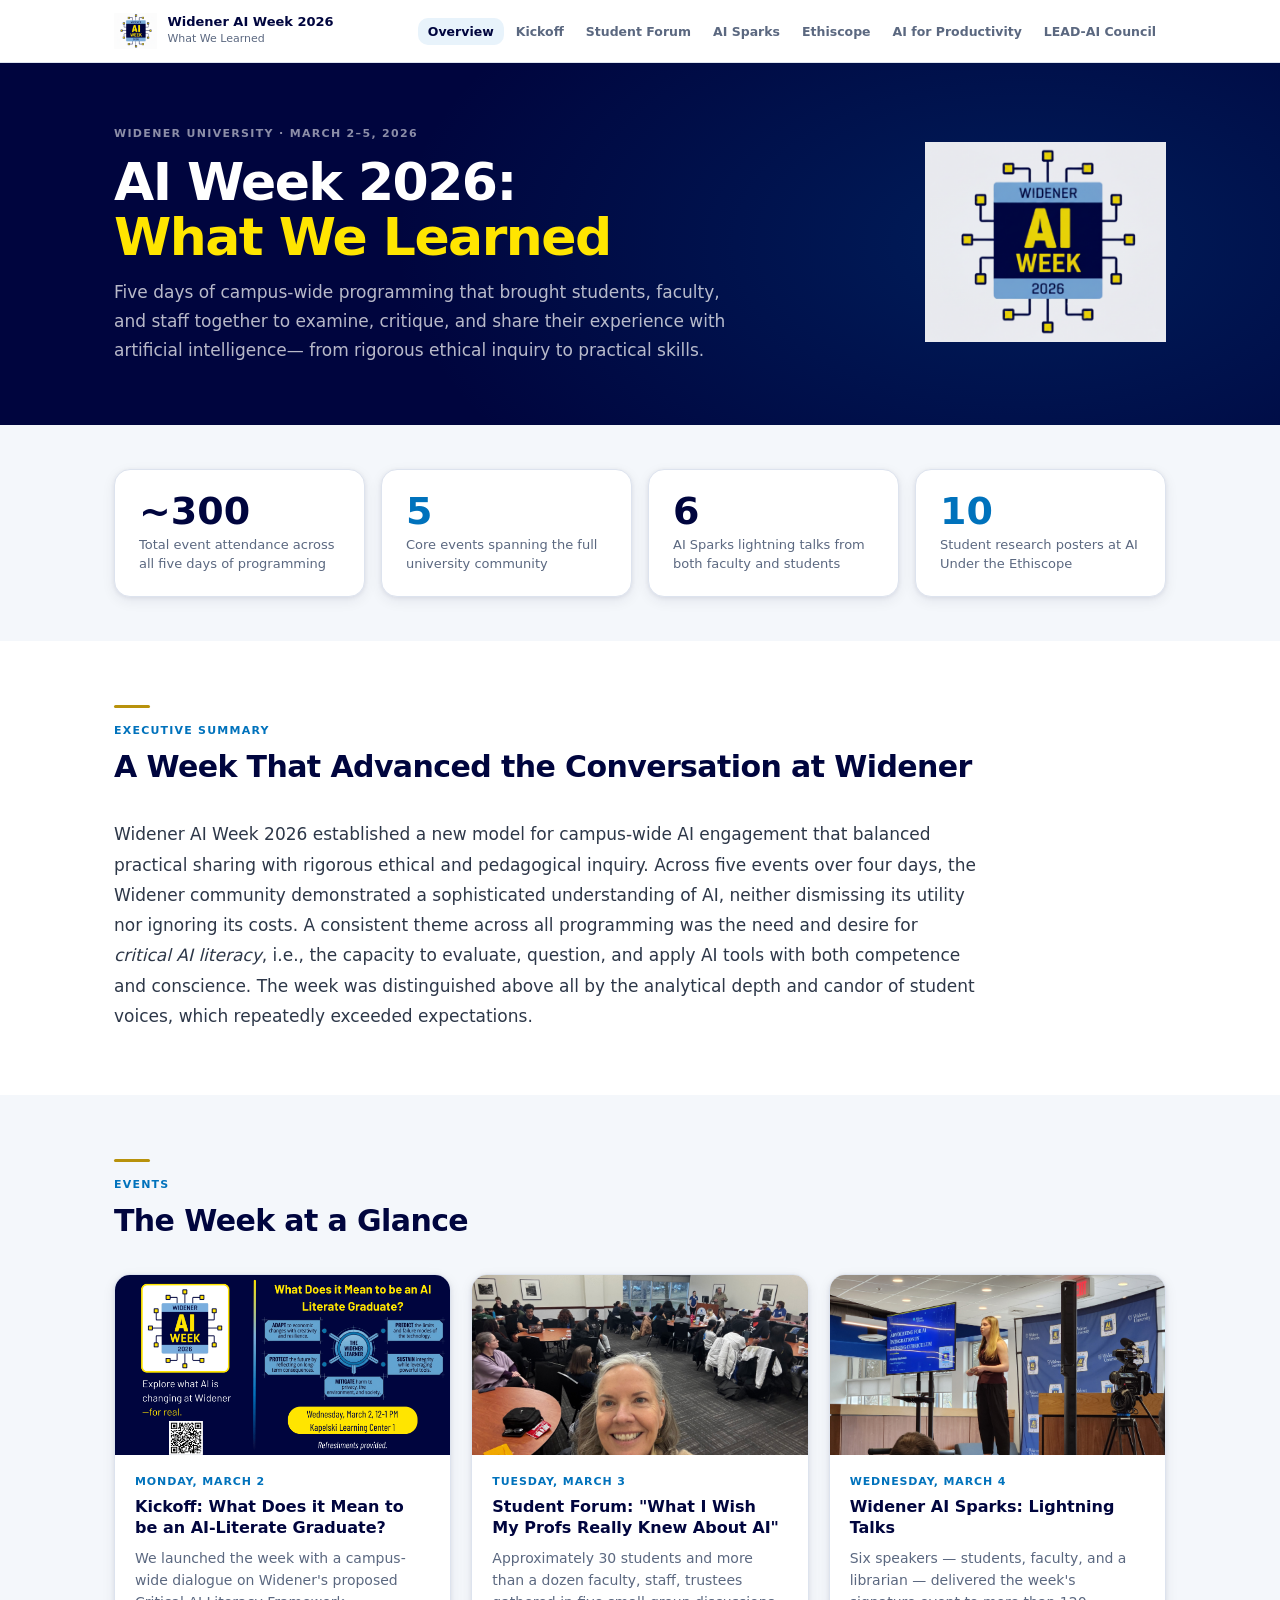
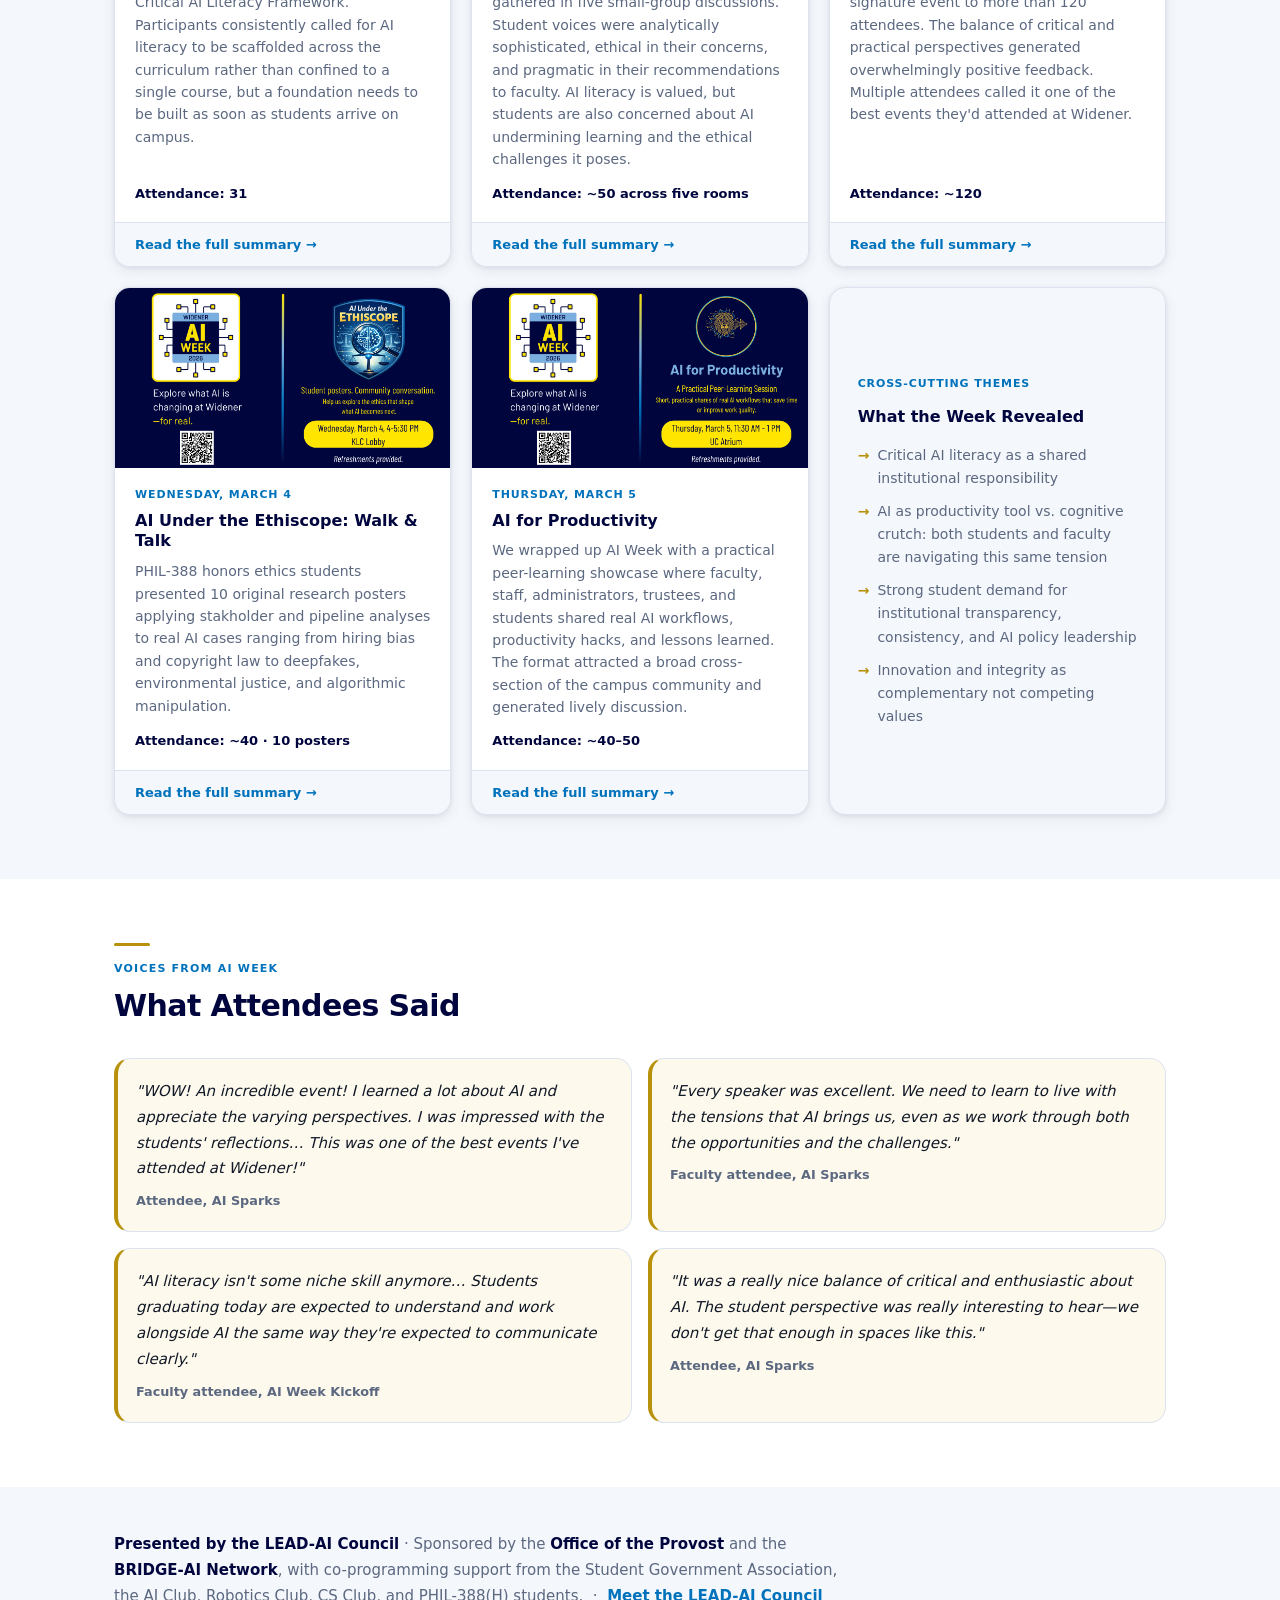
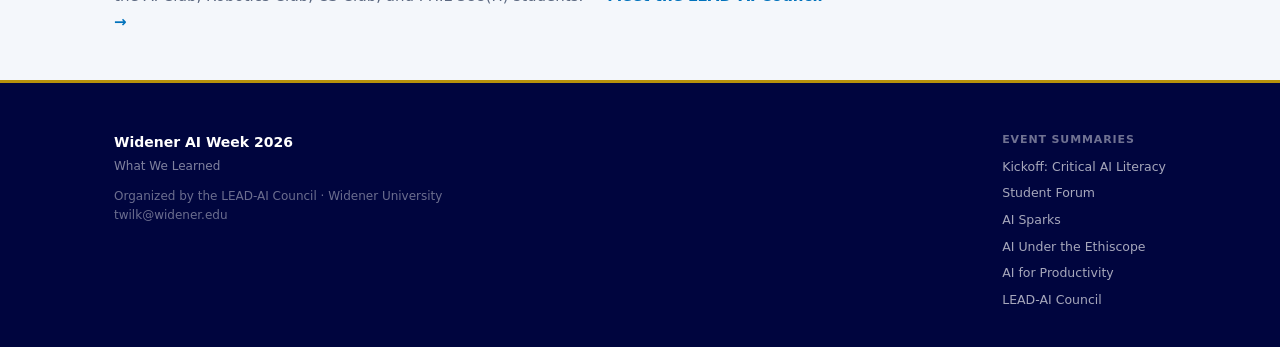
==== commit 4a7dff60: "Enlarge hero logo and add favicon - index-hero-logo height 120px -> 200px - Add AIWeek2026Logo.png a" ====
--- a/index.html
+++ b/index.html
@@ -5,6 +5,7 @@
   <meta name="viewport" content="width=device-width, initial-scale=1.0"/>
   <title>AI Week 2026 — What We Learned | Widener University</title>
   <link rel="stylesheet" href="style.css"/>
+  <link rel="icon" type="image/png" href="images/AIWeek2026Logo.png"/>
 </head>
 <body>
 
@@ -17,6 +18,7 @@
         <div class="site-sub">What We Learned</div>
       </div>
     </a>
+    <button class="nav-toggle" aria-label="Toggle navigation" onclick="this.closest('.site-header').querySelector('.site-nav').classList.toggle('open')"><nav class="site-nav">#9776;</button>
     <nav class="site-nav">
       <ul>
         <li><a href="index.html" class="active">Overview</a></li>
@@ -103,7 +105,7 @@
 
       <a href="kickoff.html" class="event-card">
         <div class="event-card-img">
-          <img src="graphics/AI Week - Kickoff (1300 x 780 px).png" alt="AI Week Kickoff"/>
+          <img src="graphics/kickoff.png" alt="AI Week Kickoff"/>
         </div>
         <div class="event-card-body">
           <div class="ev-date">Monday, March 2</div>
@@ -148,7 +150,7 @@
 
       <a href="ethiscope.html" class="event-card">
         <div class="event-card-img">
-          <img src="graphics/AI Week - AI Under the Ethiscope (1300 x 780 px).png" alt="AI Under the Ethiscope"/>
+          <img src="graphics/ethiscope.png" alt="AI Under the Ethiscope"/>
         </div>
         <div class="event-card-body">
           <div class="ev-date">Wednesday, March 4</div>
@@ -163,7 +165,7 @@
 
       <a href="productivity.html" class="event-card">
         <div class="event-card-img">
-          <img src="graphics/AI Week - AI for Productivity (1300 x 780 px).png" alt="AI for Productivity"/>
+          <img src="graphics/productivity.png" alt="AI for Productivity"/>
         </div>
         <div class="event-card-body">
           <div class="ev-date">Thursday, March 5</div>
--- a/style.css
+++ b/style.css
@@ -65,7 +65,14 @@
   justify-content: space-between; gap: 20px;
   height: 62px;
 }
-.logo-link { display: flex; align-items: center; gap: 10px; flex-shrink: 0; }
+.logo-link { display: flex; align-items: center; gap: 10px; flex-shrink: 1; min-width: 0; }
+.logo-text-block { min-width: 0; }
+.nav-toggle {
+  display: none;
+  background: none; border: 1px solid var(--border); border-radius: var(--radius);
+  cursor: pointer; padding: 6px 10px; color: var(--navy);
+  font-size: 1.25rem; line-height: 1; flex-shrink: 0;
+}
 .logo-link img { height: 36px; width: auto; }
 .logo-text-block .site-title { font-size: 13px; font-weight: 800; color: var(--navy); line-height: 1.2; }
 .logo-text-block .site-sub { font-size: 11px; color: var(--muted); }
@@ -99,7 +106,7 @@
   gap: 32px; align-items: center;
   position: relative;
 }
-.index-hero-logo { height: 120px; width: auto; opacity: .92; }
+.index-hero-logo { height: 200px; width: auto; opacity: .92; }
 .hero-eyebrow-label {
   display: inline-block;
   font-size: 11px; font-weight: 700; letter-spacing: .12em;
@@ -409,7 +416,17 @@
   .poster-grid { grid-template-columns: 1fr; }
   .three-col { grid-template-columns: 1fr; }
   .quotes-grid { grid-template-columns: 1fr; }
-  .site-nav { display: none; }
+  .nav-toggle { display: block; }
+  .header-inner { flex-wrap: wrap; height: auto; min-height: 62px; padding: 0 0 0 0; align-items: center; }
+  .site-nav {
+    display: none;
+    width: 100%;
+    border-top: 1px solid var(--border);
+    padding: 8px 0 12px;
+  }
+  .site-nav.open { display: block; }
+  .site-nav ul { flex-direction: column; gap: 0; }
+  .site-nav a { display: block; padding: 10px 16px; font-size: 14px; border-radius: 0; white-space: normal; }
 }
 @media (prefers-reduced-motion: reduce) {
   *, *::before, *::after { transition: none !important; animation: none !important; }
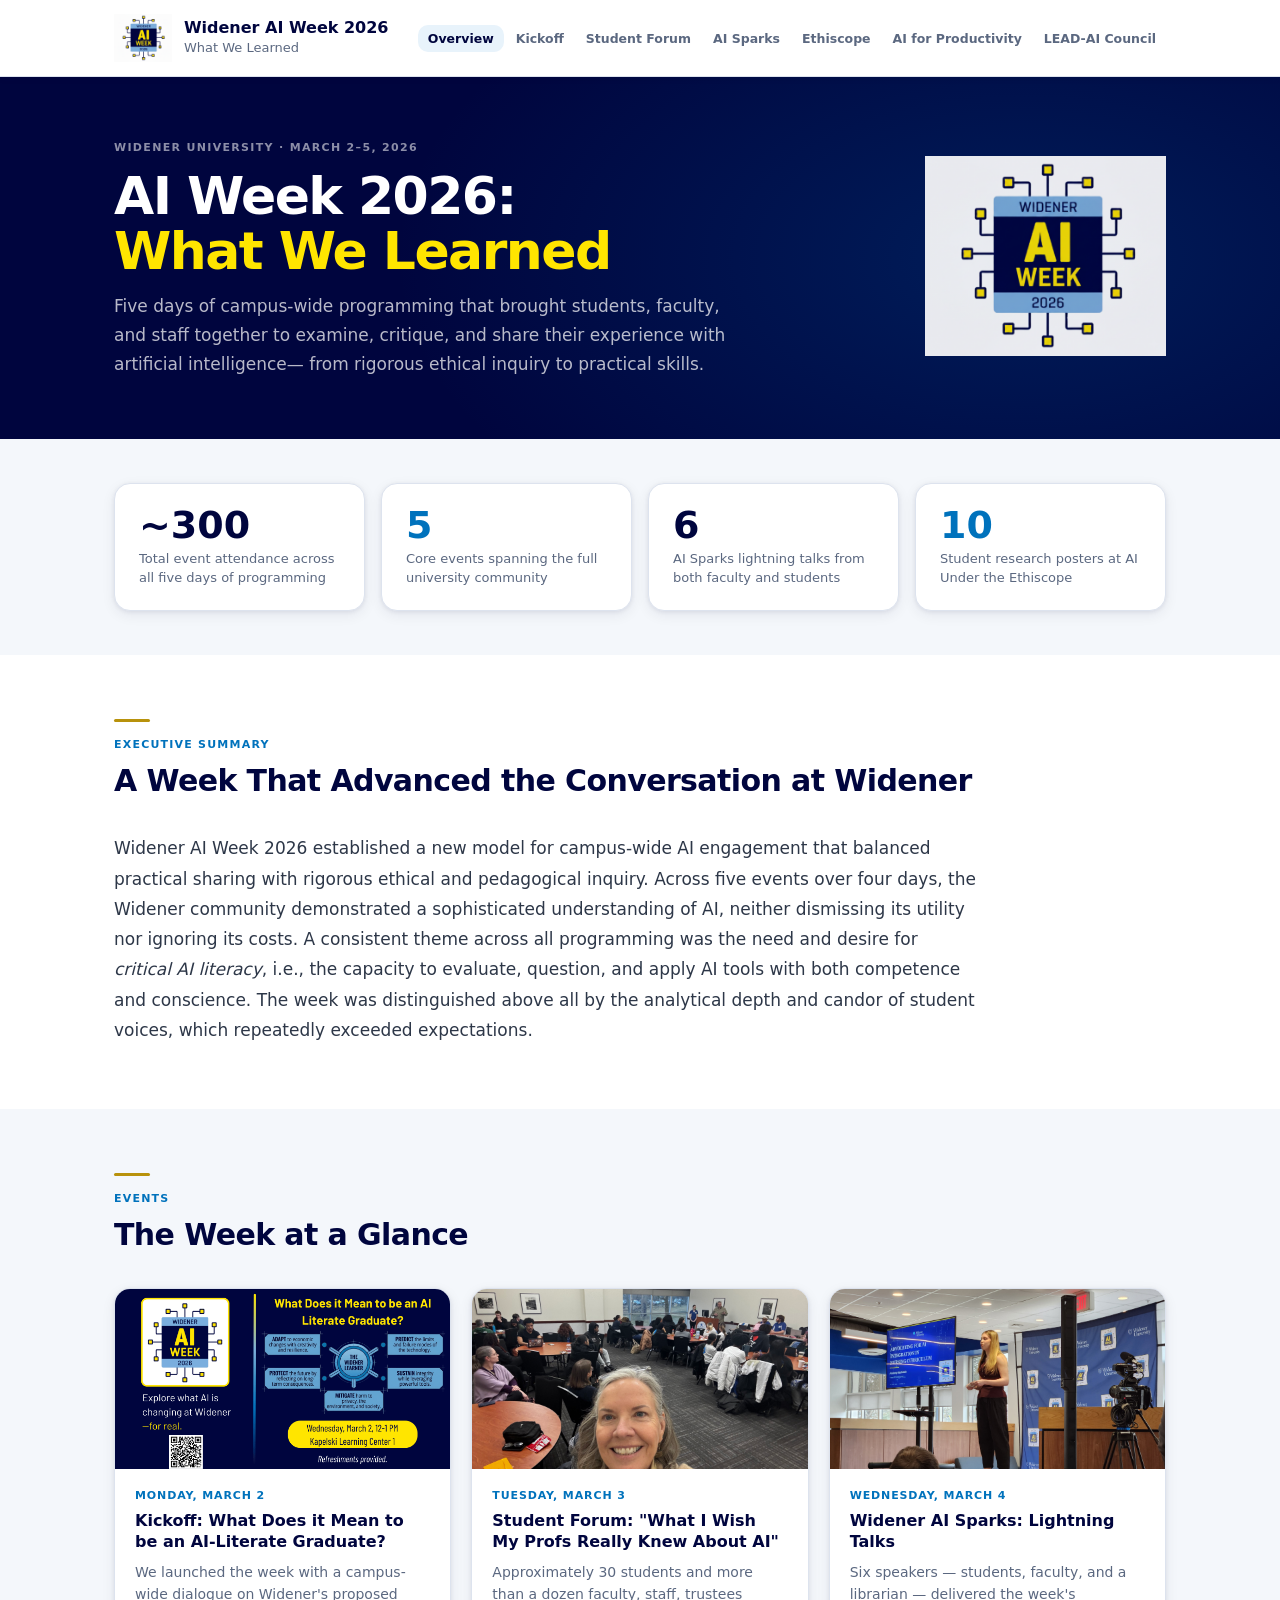
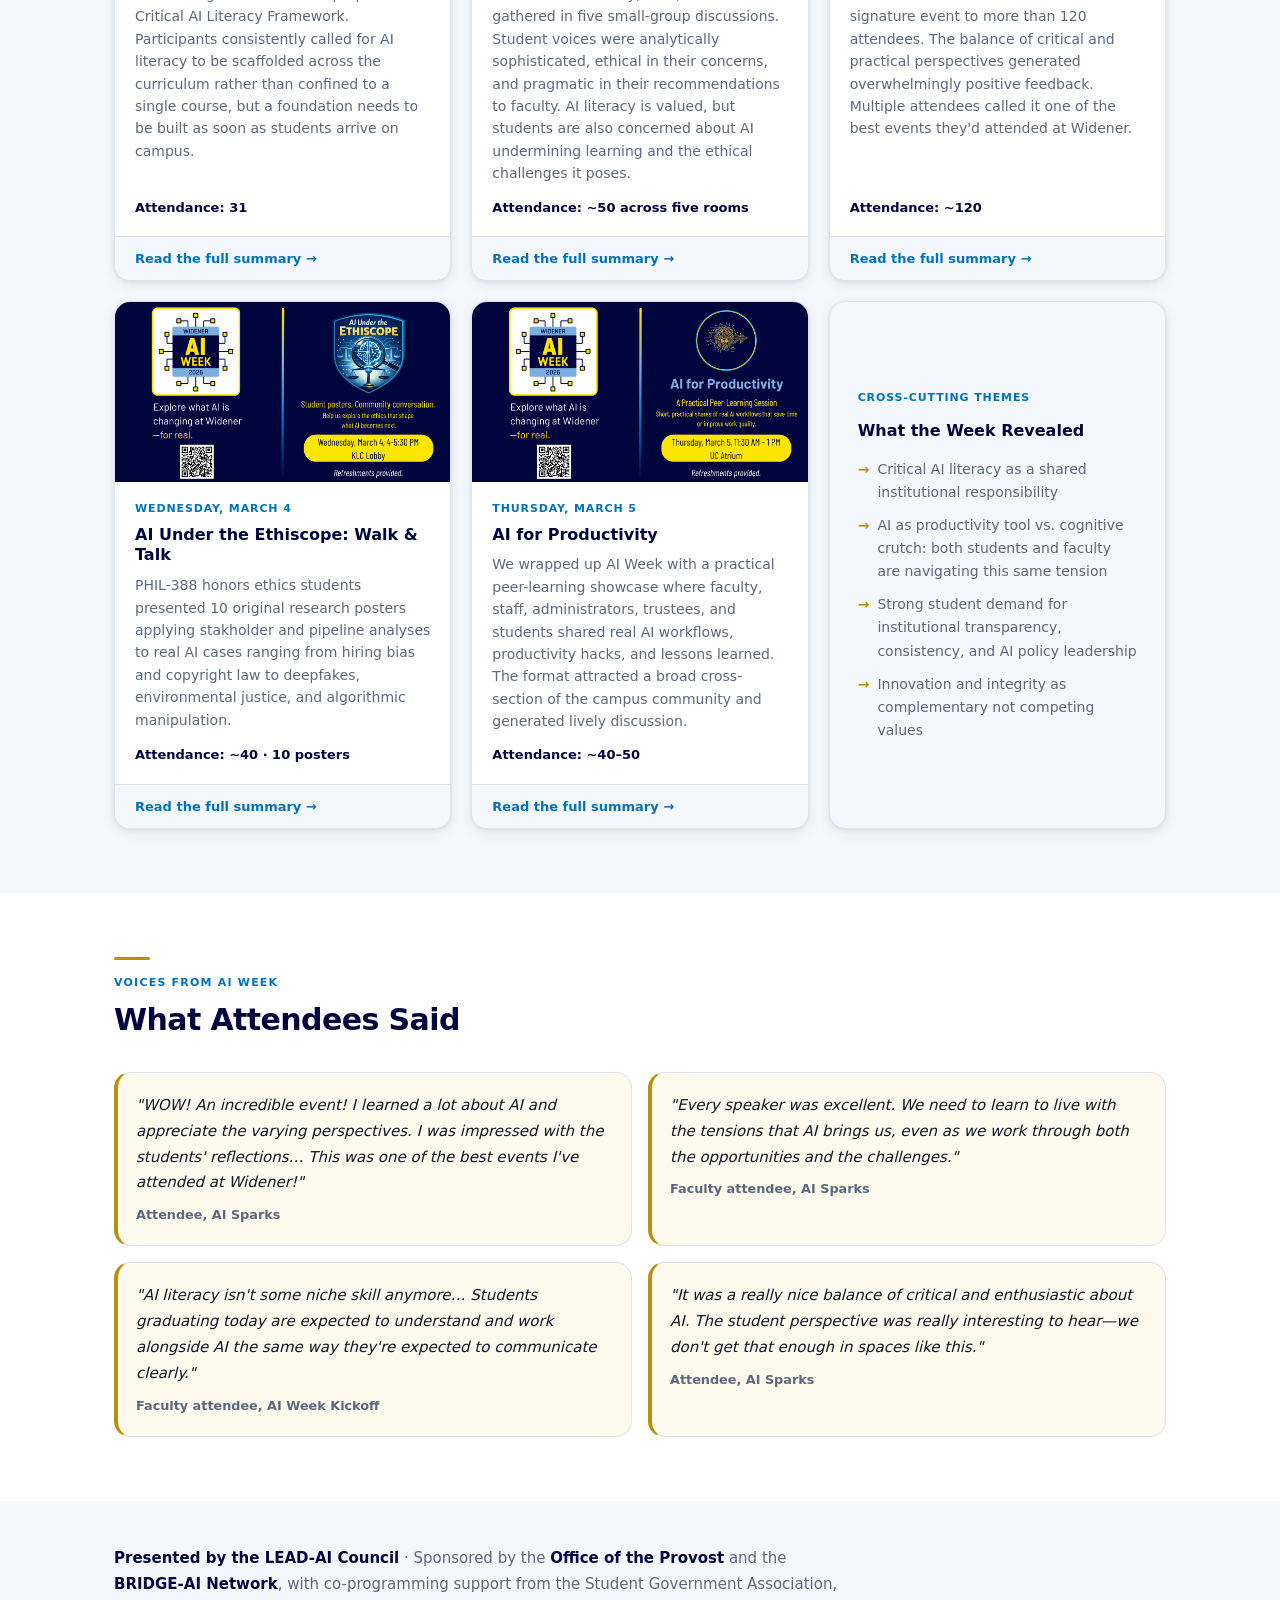
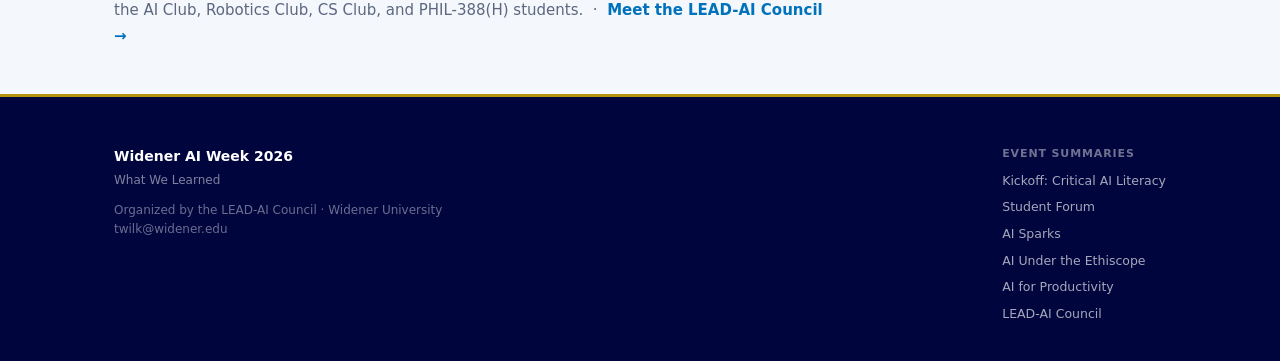
==== commit 6993c162: "Fix broken hamburger menu button Previous sed mangled the button by embedding <nav> inside it and dr" ====
--- a/index.html
+++ b/index.html
@@ -18,7 +18,7 @@
         <div class="site-sub">What We Learned</div>
       </div>
     </a>
-    <button class="nav-toggle" aria-label="Toggle navigation" onclick="this.closest('.site-header').querySelector('.site-nav').classList.toggle('open')"><nav class="site-nav">#9776;</button>
+    <button class="nav-toggle" aria-label="Toggle navigation" onclick="this.closest('.site-header').querySelector('.site-nav').classList.toggle('open')">&#9776;</button>
     <nav class="site-nav">
       <ul>
         <li><a href="index.html" class="active">Overview</a></li>
--- a/style.css
+++ b/style.css
@@ -63,19 +63,21 @@
 .header-inner {
   display: flex; align-items: center;
   justify-content: space-between; gap: 20px;
-  height: 62px;
-}
-.logo-link { display: flex; align-items: center; gap: 10px; flex-shrink: 1; min-width: 0; }
+  height: 76px;
+}
+.logo-link { display: flex; align-items: center; gap: 12px; flex-shrink: 1; min-width: 0; }
+.logo-link img { height: 48px; width: auto; }
 .logo-text-block { min-width: 0; }
+
 .nav-toggle {
   display: none;
   background: none; border: 1px solid var(--border); border-radius: var(--radius);
   cursor: pointer; padding: 6px 10px; color: var(--navy);
   font-size: 1.25rem; line-height: 1; flex-shrink: 0;
 }
-.logo-link img { height: 36px; width: auto; }
-.logo-text-block .site-title { font-size: 13px; font-weight: 800; color: var(--navy); line-height: 1.2; }
-.logo-text-block .site-sub { font-size: 11px; color: var(--muted); }
+
+.logo-text-block .site-title { font-size: 16px; font-weight: 800; color: var(--navy); line-height: 1.2; }
+.logo-text-block .site-sub { font-size: 13px; color: var(--muted); }
 
 .site-nav ul { list-style: none; display: flex; gap: 2px; flex-wrap: wrap; }
 .site-nav a {
